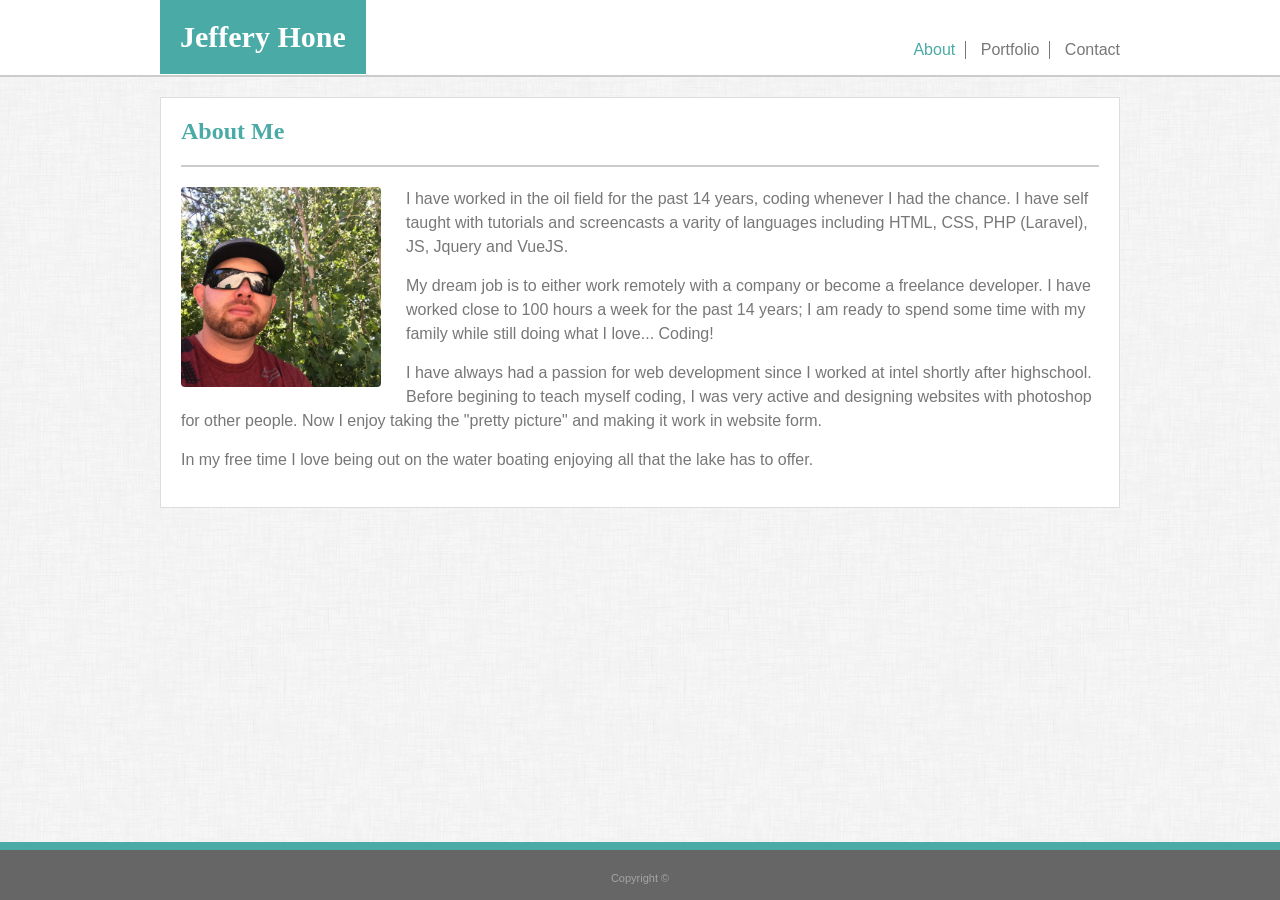
==== index.html @ 33eaf17f "Initial Files Upload" ====
<!DOCTYPE html>
<html lang="en">
<head>
    <meta charset="UTF-8">
    <meta name="viewport" content="width=device-width, initial-scale=1.0">
    <title>Jeffery Hone - About Me</title>
    
    <link rel="stylesheet" type="text/css" href="assets/css/reset.css">
    <link rel="stylesheet" type="text/css" href="assets/css/style.css">
    <link rel="stylesheet" type="text/css" href="assets/css/about.css">
</head>
<body>
    <header class="clearfix">
        <div class="container">
            <h1>Jeffery Hone</h1>
            <nav>
                <ul>
                    <li><a class="active" href="index.html">About</a></li>

                    <li><a href="portfolio.html">Portfolio</a></li>

                    <li><a href="contact.html">Contact</a></li>
                </ul>
            </nav>
        </div>
    </header>

    <div class="container">
        <section class="clearfix" id="main-content">
            <h2>About Me</h2>
            <hr />
            <div id="about">
                <img src="assets/images/terik.jpg" alt="Picture of Jeffery Hone" />
                <p>
                    I have worked in the oil field for the past 14 years, coding whenever I had the chance.
                    I have self taught with tutorials and screencasts a varity of languages including HTML, CSS,
                    PHP (Laravel), JS, Jquery and VueJS.
                </p>
                <p>
                    My dream job is to either work remotely with a company or become a freelance developer. I have worked
                    close to 100 hours a week for the past 14 years; I am ready to spend some time with my family while still
                    doing what I love... Coding!
                </p>
                <p>
                    I have always had a passion for web development since I worked at intel shortly after highschool.
                    Before begining to teach myself coding, I was very active and designing websites with photoshop for other
                    people. Now I enjoy taking the "pretty picture" and making it work in website form.
                </p>
                <p>
                    In my free time I love being out on the water boating enjoying all that the lake has to offer.
                </p>

            </div>
        </section>
    </div>

    <footer>
        <p>Copyright &copy;</p>
    </footer>
</body>
</html>
---- assets/css/style.css ----
body{
    margin:0;
    padding:0;
    color: #777777;
    font-family: 'Arial', 'Helvetica Neue', 'sans-serif';
    background: url("../images/dust_scratches.png") repeat;
}

h1, h2, h3, h4, h5, h6 {
    color: #4aaaa5;
    font-family: 'Georgia', 'Times', 'Times New Roman', 'serif';
}
h1 {
    font-size:30px;
}

h2 {
    font-size: 24px;
}

textarea {
    resize: vertical;
}

.no-color{
    color: #777777;
}

.center{
    text-align: center;
}

a, a:visited{
    position: relative;
    color: #777777;
    text-decoration: none;
}

a:hover, a.active{
    color: #4aaaa5;
}

.container{
    width: 960px;
    margin: 0 auto;
}

.clearfix::after {
    content: "";
    clear:both;
    display: block;
}

hr {
    border: 1px solid #cccccc;
    margin: 0 0 20px 0;
}

/** START -- HEADER **/
header {
    margin-top:0;
    background-color:#ffffff;
    border-bottom: 2px solid #cccccc;
    width:100%;
    position: relative;
}

header h1 {
    margin:0;
    padding:20px;
    background-color: #4aaaa5;
    color:#ffffff;
    float: left;
}

header nav {
    float:right;
    margin-top:25px;
}

header nav ul li{
    position: relative;
    display: inline-block;
    padding:0 10px;
    border-right: 1px solid #777777;
}
header nav ul li:last-child {
    border: none;
    padding-right: 0;
}

header a:before{
    content: "";
    position: absolute;
    width: 100%;
    height: 2px;
    bottom: -2px;
    left: 0;
    background-color: #4aaaa5;
    visibility: hidden;
    -webkit-transform: scaleX(0);
    transform: scaleX(0);
    -webkit-transition: all 0.2s ease-in-out 0s;
    transition: all 0.2s ease-in-out 0s;
}

header a:hover:before {
    visibility: visible;
    -webkit-transform: scaleX(1);
    transform: scaleX(1);
}
/** END -- HEADER **/

/** START -- MAIN CONTENT **/
#main-content{
    background-color: #ffffff;
    border: 1px solid #dddddd;
    width:918px;
    margin-top: 20px;
    padding:20px;
}

#main-content h2{
    margin: 0 0 20px 0;
}
/** END -- MAIN CONTENT **/



/** START -- FOOTER **/
footer {
    background-color: #666666;
    height: 50px;
    position: fixed;
    left:0;
    bottom: 0;
    width: 100%;
    text-align: center;
    border-top: 8px solid #4aaaa5;
}

footer p {
    position: absolute;
    bottom:5px;
    left:0;
    right: 0;
    color: #a5a5a5;
    font-size: 11px;
}
/** END -- FOOTER **/
---- assets/css/about.css ----
/** START -- ABOUT PAGE **/
#about img {
    width:200px;
    float:left;
    margin: 0 25px 0 0;
    border-radius: 4px 4px 4px 4px;
    -moz-border-radius: 4px 4px 4px 4px;
    -webkit-border-radius: 4px 4px 4px 4px;
    border: 0px solid #000000;
}

#about p{
    margin:0 0 15px 0;
    line-height: 24px;
}
/** END -- ABOUT PAGE **/
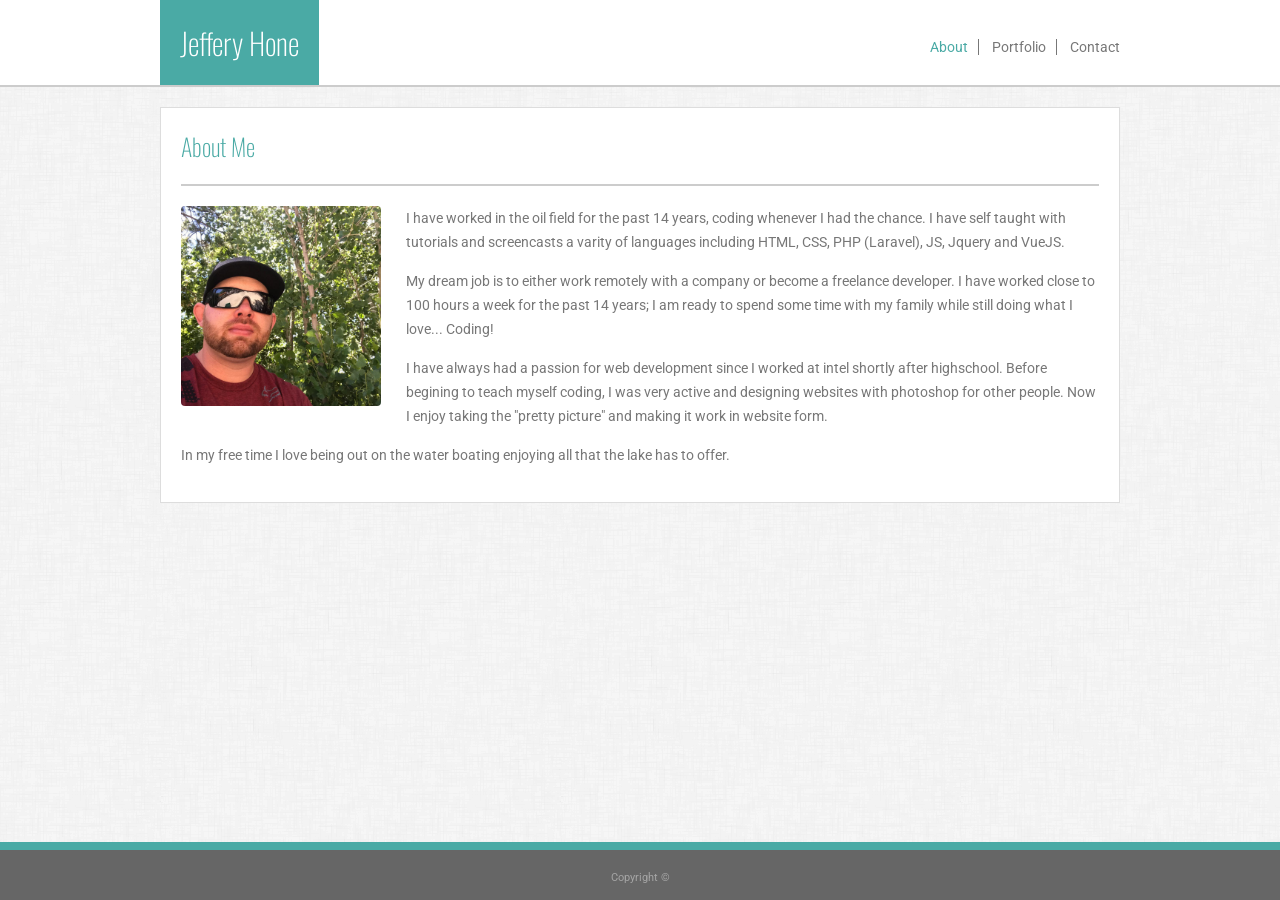
==== commit 2585500b: "removed formthanks.html and added google fonts to the pages" ====
--- a/index.html
+++ b/index.html
@@ -8,6 +8,9 @@
     <link rel="stylesheet" type="text/css" href="assets/css/reset.css">
     <link rel="stylesheet" type="text/css" href="assets/css/style.css">
     <link rel="stylesheet" type="text/css" href="assets/css/about.css">
+
+        <!-- Google Fonts -->
+        <link href="https://fonts.googleapis.com/css?family=Oswald:300|Roboto&display=swap" rel="stylesheet">
 </head>
 <body>
     <header class="clearfix">
@@ -16,9 +19,7 @@
             <nav>
                 <ul>
                     <li><a class="active" href="index.html">About</a></li>
-
                     <li><a href="portfolio.html">Portfolio</a></li>
-
                     <li><a href="contact.html">Contact</a></li>
                 </ul>
             </nav>
--- a/assets/css/style.css
+++ b/assets/css/style.css
@@ -2,13 +2,15 @@
     margin:0;
     padding:0;
     color: #777777;
-    font-family: 'Arial', 'Helvetica Neue', 'sans-serif';
+    font-family: 'Roboto';
+    font-size: 14px;
     background: url("../images/dust_scratches.png") repeat;
 }
 
 h1, h2, h3, h4, h5, h6 {
     color: #4aaaa5;
-    font-family: 'Georgia', 'Times', 'Times New Roman', 'serif';
+    font-family: 'Oswald';
+    font-weight: 200;
 }
 h1 {
     font-size:30px;
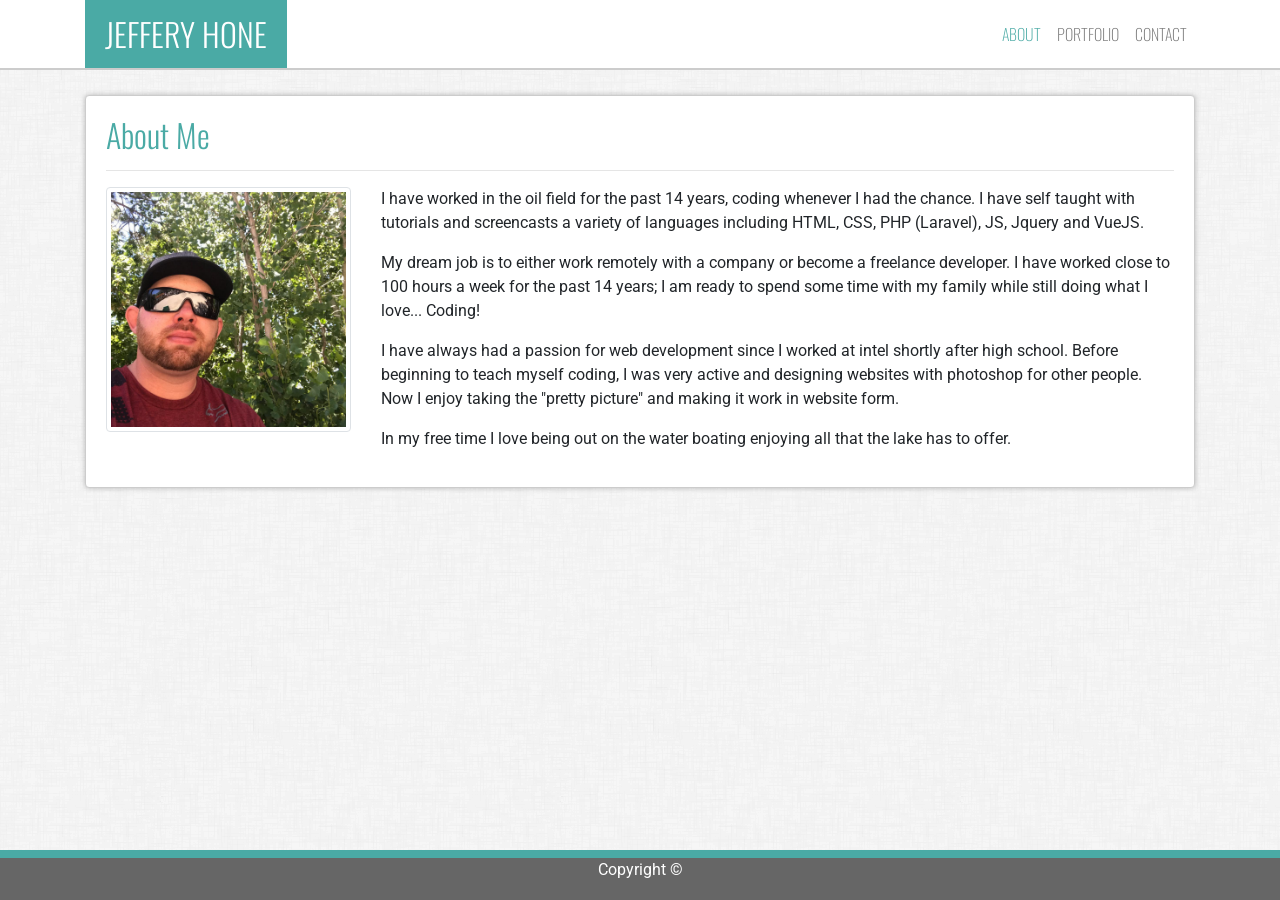
==== commit 091a2fd3: "Changed website over to bootstrap" ====
--- a/index.html
+++ b/index.html
@@ -3,60 +3,113 @@
 <head>
     <meta charset="UTF-8">
     <meta name="viewport" content="width=device-width, initial-scale=1.0">
-    <title>Jeffery Hone - About Me</title>
-    
-    <link rel="stylesheet" type="text/css" href="assets/css/reset.css">
-    <link rel="stylesheet" type="text/css" href="assets/css/style.css">
-    <link rel="stylesheet" type="text/css" href="assets/css/about.css">
 
-        <!-- Google Fonts -->
-        <link href="https://fonts.googleapis.com/css?family=Oswald:300|Roboto&display=swap" rel="stylesheet">
+    <!--  Google Fonts  -->
+    <link href="https://fonts.googleapis.com/css?family=Oswald:300,400|Roboto:300&display=swap" rel="stylesheet">
+
+    <!--  Bootstrap Style Sheet -->
+    <link rel="stylesheet" href="https://stackpath.bootstrapcdn.com/bootstrap/4.4.1/css/bootstrap.min.css"
+          integrity="sha384-Vkoo8x4CGsO3+Hhxv8T/Q5PaXtkKtu6ug5TOeNV6gBiFeWPGFN9MuhOf23Q9Ifjh" crossorigin="anonymous">
+
+    <!--  Main Style  -->
+    <link rel="stylesheet" href="assets/css/style.css">
+
+    <!--  Page Level Styles  -->
+    <link rel="stylesheet" href="assets/css/pages/about.css">
+
+    <title>Jeffery Hones Portfolio</title>
 </head>
 <body>
-    <header class="clearfix">
-        <div class="container">
-            <h1>Jeffery Hone</h1>
-            <nav>
-                <ul>
-                    <li><a class="active" href="index.html">About</a></li>
-                    <li><a href="portfolio.html">Portfolio</a></li>
-                    <li><a href="contact.html">Contact</a></li>
+<header>
+    <div class="container">
+        <nav class="navbar navbar-expand-lg navbar-light bg-white ">
+            <span class="navbar-brand mb-0 h1">Jeffery Hone</span>
+
+            <button class="navbar-toggler" type="button" data-toggle="collapse" data-target="#navbarNav"
+                    aria-expanded="false" aria-label="Toggle navigation">
+                <span class="navbar-toggler-icon"></span>
+            </button>
+
+            <div class="collapse navbar-collapse justify-content-end" id="navbarNav">
+                <ul class="navbar-nav ">
+                    <li class="nav-item active"><a href="index.html" class="nav-link">About</a></li>
+                    <li class="nav-item"><a href="portfolio.html" class="nav-link">Portfolio</a></li>
+                    <li class="nav-item"><a href="contact.html" class="nav-link">Contact</a></li>
                 </ul>
-            </nav>
+            </div>
+        </nav>
+    </div>
+</header>
+
+
+<section id="content">
+    <div class="container">
+        <div class="row">
+            <div class="col-12">
+                <div class="box">
+                    <div class="row">
+                        <div class="col-12">
+                            <h2>About Me</h2>
+                            <hr/>
+                        </div>
+                    </div>
+
+                    <div class="row">
+                        <div class="col-12 col-md-3">
+                            <img class="img-thumbnail img-fluid about"
+                                 src="assets/images/terik.jpg"
+                                 alt="Photo of Terik Hone">
+                        </div>
+
+                        <div class="col-12 col-md-9">
+                            <p>I have worked in the oil field for the past 14 years, coding whenever I had the chance.
+                                I have self taught with tutorials and screencasts a variety of languages including HTML,
+                                CSS, PHP (Laravel), JS, Jquery and VueJS.
+                            </p>
+                            <p>
+                                My dream job is to either work remotely with a company or become a freelance developer.
+                                I have worked close to 100 hours a week for the past 14 years; I am ready to spend some
+                                time with my family while still doing what I love... Coding!
+                            </p>
+                            <p>
+                                I have always had a passion for web development since I worked at intel shortly after
+                                high school. Before beginning to teach myself coding, I was very active and designing
+                                websites with photoshop for other people. Now I enjoy taking the "pretty picture"
+                                and making it work in website form.
+                            </p>
+                            <p>
+                                In my free time I love being out on the water boating enjoying all that the lake has to
+                                offer.
+                            </p>
+                        </div>
+                    </div>
+                </div>
+            </div>
         </div>
-    </header>
-
-    <div class="container">
-        <section class="clearfix" id="main-content">
-            <h2>About Me</h2>
-            <hr />
-            <div id="about">
-                <img src="assets/images/terik.jpg" alt="Picture of Jeffery Hone" />
-                <p>
-                    I have worked in the oil field for the past 14 years, coding whenever I had the chance.
-                    I have self taught with tutorials and screencasts a varity of languages including HTML, CSS,
-                    PHP (Laravel), JS, Jquery and VueJS.
-                </p>
-                <p>
-                    My dream job is to either work remotely with a company or become a freelance developer. I have worked
-                    close to 100 hours a week for the past 14 years; I am ready to spend some time with my family while still
-                    doing what I love... Coding!
-                </p>
-                <p>
-                    I have always had a passion for web development since I worked at intel shortly after highschool.
-                    Before begining to teach myself coding, I was very active and designing websites with photoshop for other
-                    people. Now I enjoy taking the "pretty picture" and making it work in website form.
-                </p>
-                <p>
-                    In my free time I love being out on the water boating enjoying all that the lake has to offer.
-                </p>
-
-            </div>
-        </section>
     </div>
 
-    <footer>
-        <p>Copyright &copy;</p>
-    </footer>
+
+</section>
+
+<footer class="fixed-bottom">
+    <div class="container">
+        <div class="row d-flex justify-content-center align-items-center">
+            <div class="col-xs-12 ">
+                Copyright &copy;
+            </div>
+        </div>
+    </div>
+</footer>
+
+<!--  JS files For bootstrap  -->
+<script src="https://code.jquery.com/jquery-3.4.1.slim.min.js"
+        integrity="sha384-J6qa4849blE2+poT4WnyKhv5vZF5SrPo0iEjwBvKU7imGFAV0wwj1yYfoRSJoZ+n"
+        crossorigin="anonymous"></script>
+<script src="https://cdn.jsdelivr.net/npm/popper.js@1.16.0/dist/umd/popper.min.js"
+        integrity="sha384-Q6E9RHvbIyZFJoft+2mJbHaEWldlvI9IOYy5n3zV9zzTtmI3UksdQRVvoxMfooAo"
+        crossorigin="anonymous"></script>
+<script src="https://stackpath.bootstrapcdn.com/bootstrap/4.4.1/js/bootstrap.min.js"
+        integrity="sha384-wfSDF2E50Y2D1uUdj0O3uMBJnjuUD4Ih7YwaYd1iqfktj0Uod8GCExl3Og8ifwB6"
+        crossorigin="anonymous"></script>
 </body>
 </html>
--- a/assets/css/style.css
+++ b/assets/css/style.css
@@ -1,158 +1,45 @@
+@import "header.css";
+
+@import "footer.css";
+
 body{
-    margin:0;
-    padding:0;
-    color: #777777;
-    font-family: 'Roboto';
-    font-size: 14px;
+    font-family: Roboto, sans-serif;
     background: url("../images/dust_scratches.png") repeat;
 }
 
-h1, h2, h3, h4, h5, h6 {
-    color: #4aaaa5;
-    font-family: 'Oswald';
-    font-weight: 200;
+h1, h2, h3, h4, h5, h6,
+.h1, .h2, .h3, .h4, .h5, .h6{
+    font-family: Oswald, sans-serif;
+    font-weight: 300;
+    color:#4aaaa5;
 }
-h1 {
-    font-size:30px;
+.h1{
+    font-size:32px;
 }
-
-h2 {
-    font-size: 24px;
-}
-
-textarea {
-    resize: vertical;
-}
-
-.no-color{
-    color: #777777;
-}
-
-.center{
-    text-align: center;
-}
-
-a, a:visited{
-    position: relative;
-    color: #777777;
-    text-decoration: none;
-}
-
-a:hover, a.active{
-    color: #4aaaa5;
-}
-
-.container{
-    width: 960px;
-    margin: 0 auto;
-}
-
-.clearfix::after {
-    content: "";
-    clear:both;
-    display: block;
-}
-
-hr {
-    border: 1px solid #cccccc;
-    margin: 0 0 20px 0;
-}
-
-/** START -- HEADER **/
-header {
-    margin-top:0;
-    background-color:#ffffff;
-    border-bottom: 2px solid #cccccc;
-    width:100%;
-    position: relative;
-}
-
-header h1 {
-    margin:0;
-    padding:20px;
-    background-color: #4aaaa5;
-    color:#ffffff;
-    float: left;
-}
-
-header nav {
-    float:right;
-    margin-top:25px;
-}
-
-header nav ul li{
-    position: relative;
-    display: inline-block;
-    padding:0 10px;
-    border-right: 1px solid #777777;
-}
-header nav ul li:last-child {
-    border: none;
-    padding-right: 0;
-}
-
-header a:before{
-    content: "";
-    position: absolute;
-    width: 100%;
-    height: 2px;
-    bottom: -2px;
-    left: 0;
-    background-color: #4aaaa5;
-    visibility: hidden;
-    -webkit-transform: scaleX(0);
-    transform: scaleX(0);
-    -webkit-transition: all 0.2s ease-in-out 0s;
-    transition: all 0.2s ease-in-out 0s;
-}
-
-header a:hover:before {
-    visibility: visible;
-    -webkit-transform: scaleX(1);
-    transform: scaleX(1);
-}
-/** END -- HEADER **/
-
-/** START -- MAIN CONTENT **/
-#main-content{
-    background-color: #ffffff;
-    border: 1px solid #dddddd;
-    width:918px;
-    margin-top: 20px;
-    padding:20px;
-}
-
-#main-content h2{
-    margin: 0 0 20px 0;
-}
-/** END -- MAIN CONTENT **/
 
 
 
-/** START -- FOOTER **/
-footer {
-    background-color: #666666;
-    height: 50px;
-    position: fixed;
-    left:0;
-    bottom: 0;
-    width: 100%;
-    text-align: center;
-    border-top: 8px solid #4aaaa5;
+#content {
+    padding:25px 0 75px 0;
 }
 
-footer p {
-    position: absolute;
-    bottom:5px;
-    left:0;
-    right: 0;
-    color: #a5a5a5;
-    font-size: 11px;
+.box {
+    padding: 20px;
+    background-color: #ffffff;
+    border-radius: 4px 4px 4px 4px;
+    -moz-border-radius: 4px 4px 4px 4px;
+    -webkit-border-radius: 4px 4px 4px 4px;
+    border: 1px solid #cccccc;
+    -webkit-box-shadow: 0px 0px 5px 0px rgba(119,119,119,0.5);
+    -moz-box-shadow: 0px 0px 5px 0px rgba(119,119,119,0.5);
+    box-shadow: 0px 0px 5px 0px rgba(119,119,119,0.5);
+
 }
-/** END -- FOOTER **/
 
 
 
 
 
 
+
+
--- a/assets/css/pages/about.css
+++ b/assets/css/pages/about.css
@@ -0,0 +1,3 @@
+img.about{
+
+}
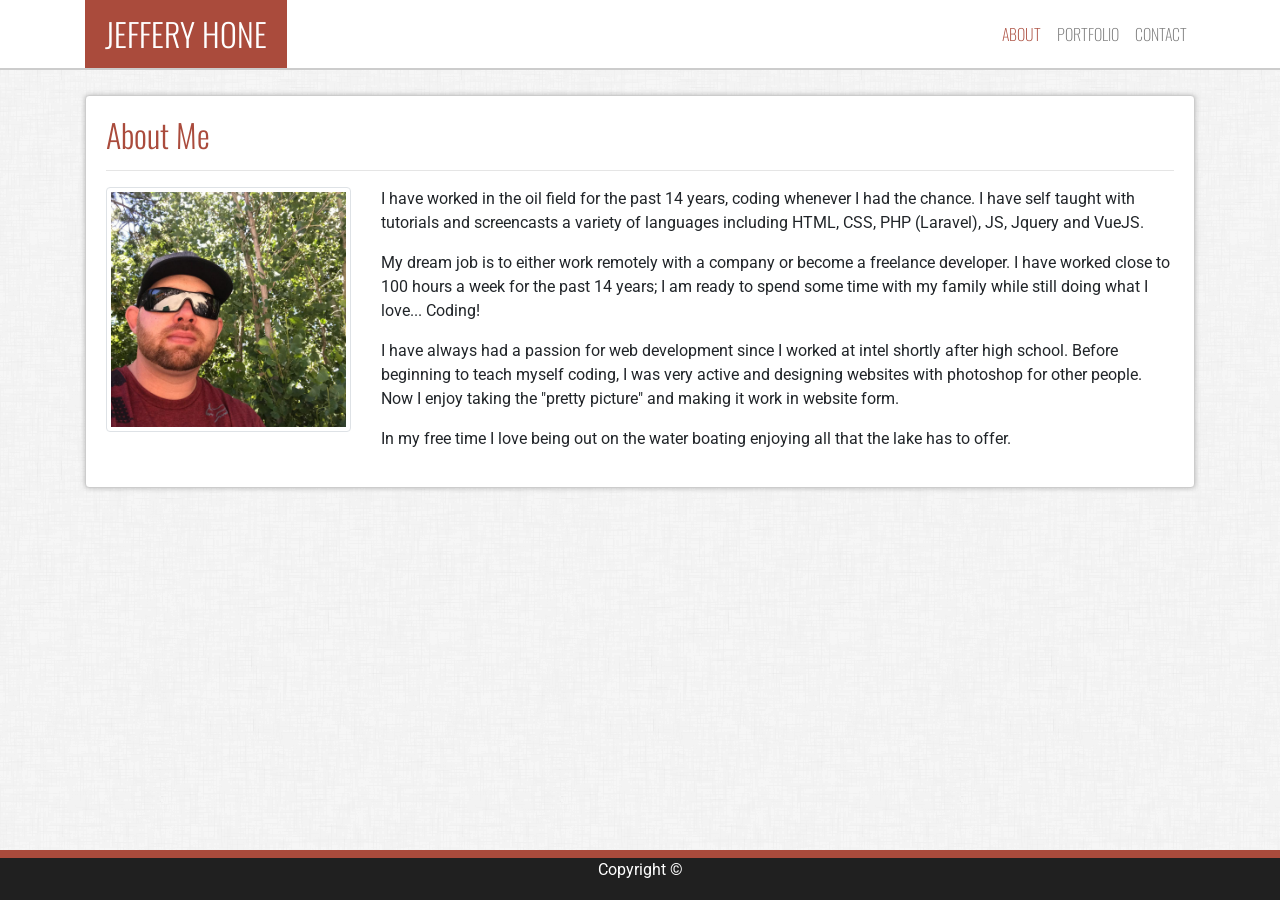
==== commit 54f9399e: "added link to the logo to go to the index.html" ====
--- a/index.html
+++ b/index.html
@@ -23,7 +23,9 @@
 <header>
     <div class="container">
         <nav class="navbar navbar-expand-lg navbar-light bg-white ">
-            <span class="navbar-brand mb-0 h1">Jeffery Hone</span>
+            <a href="index.html">
+                <span class="navbar-brand mb-0 h1">Jeffery Hone</span>
+            </a>
 
             <button class="navbar-toggler" type="button" data-toggle="collapse" data-target="#navbarNav"
                     aria-expanded="false" aria-label="Toggle navigation">
--- a/assets/css/style.css
+++ b/assets/css/style.css
@@ -11,7 +11,7 @@
 .h1, .h2, .h3, .h4, .h5, .h6{
     font-family: Oswald, sans-serif;
     font-weight: 300;
-    color:#4aaaa5;
+    color: #aa4b3c;
 }
 .h1{
     font-size:32px;
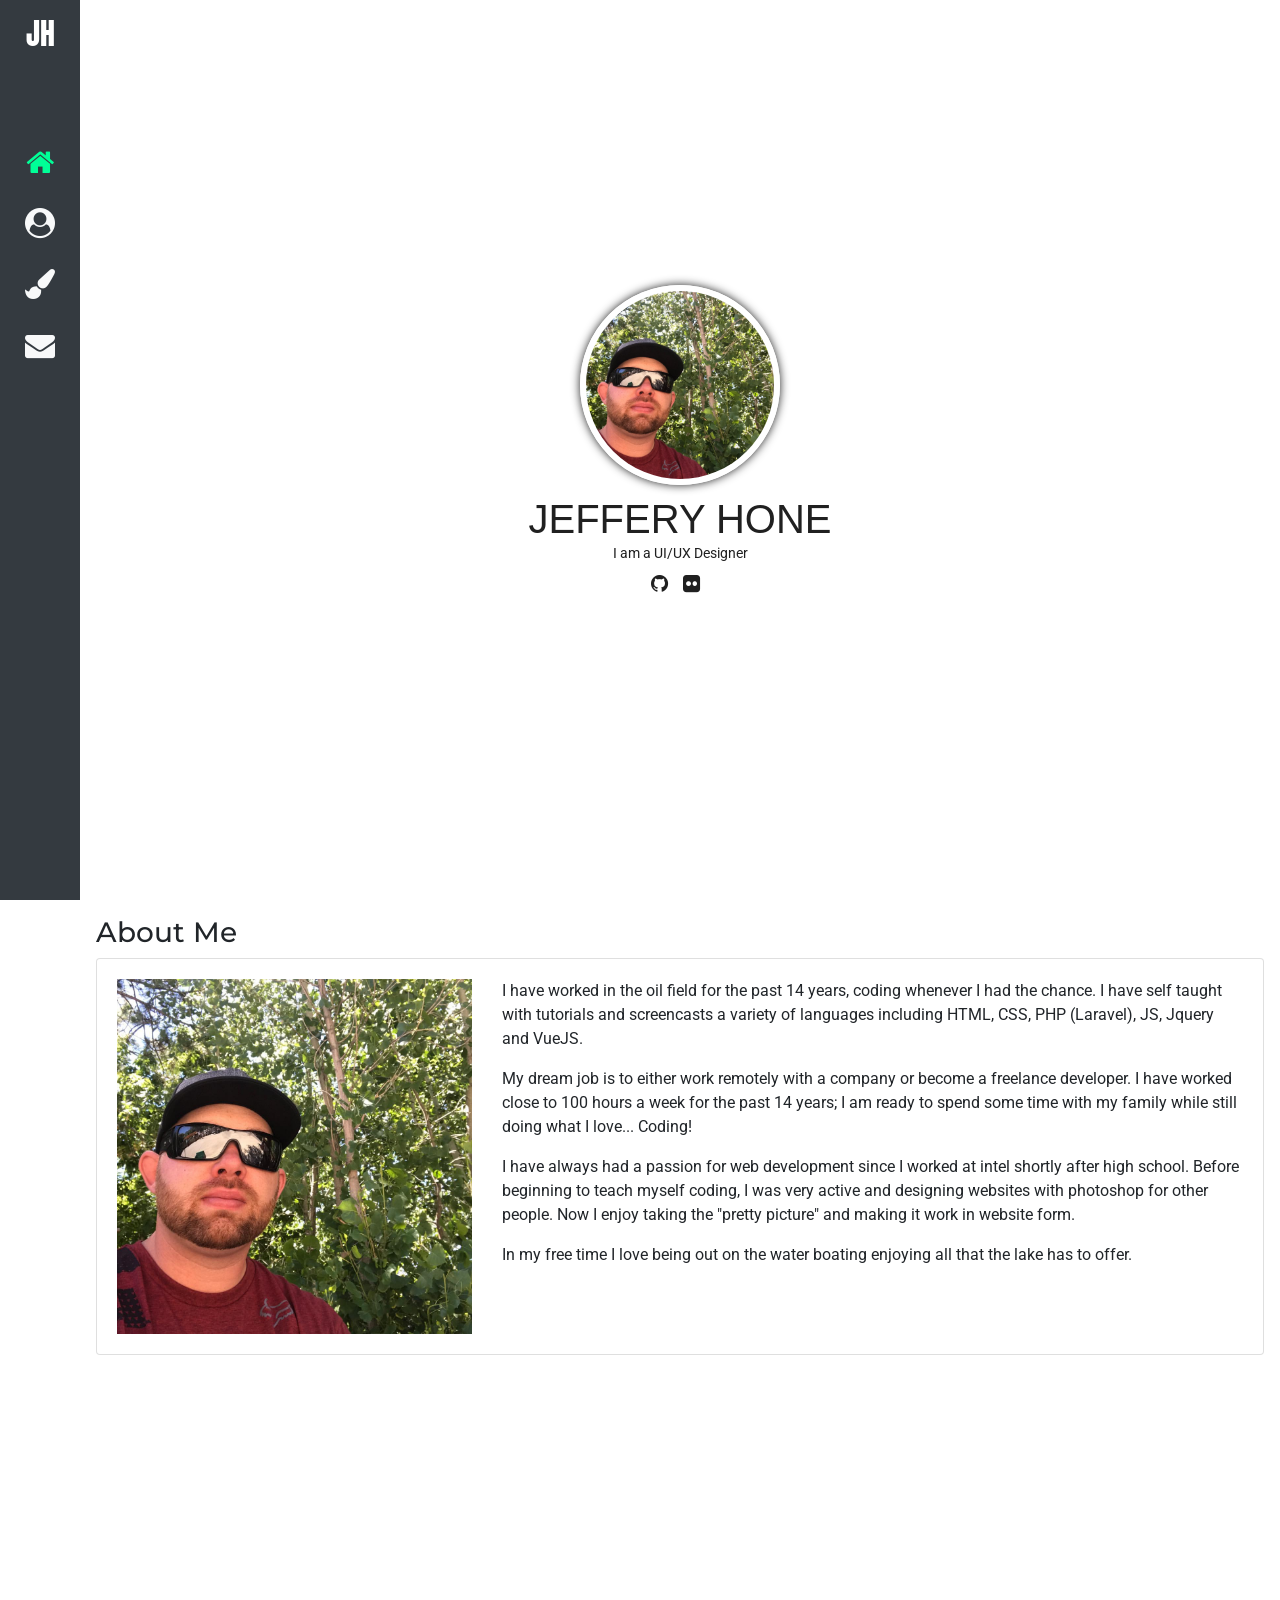
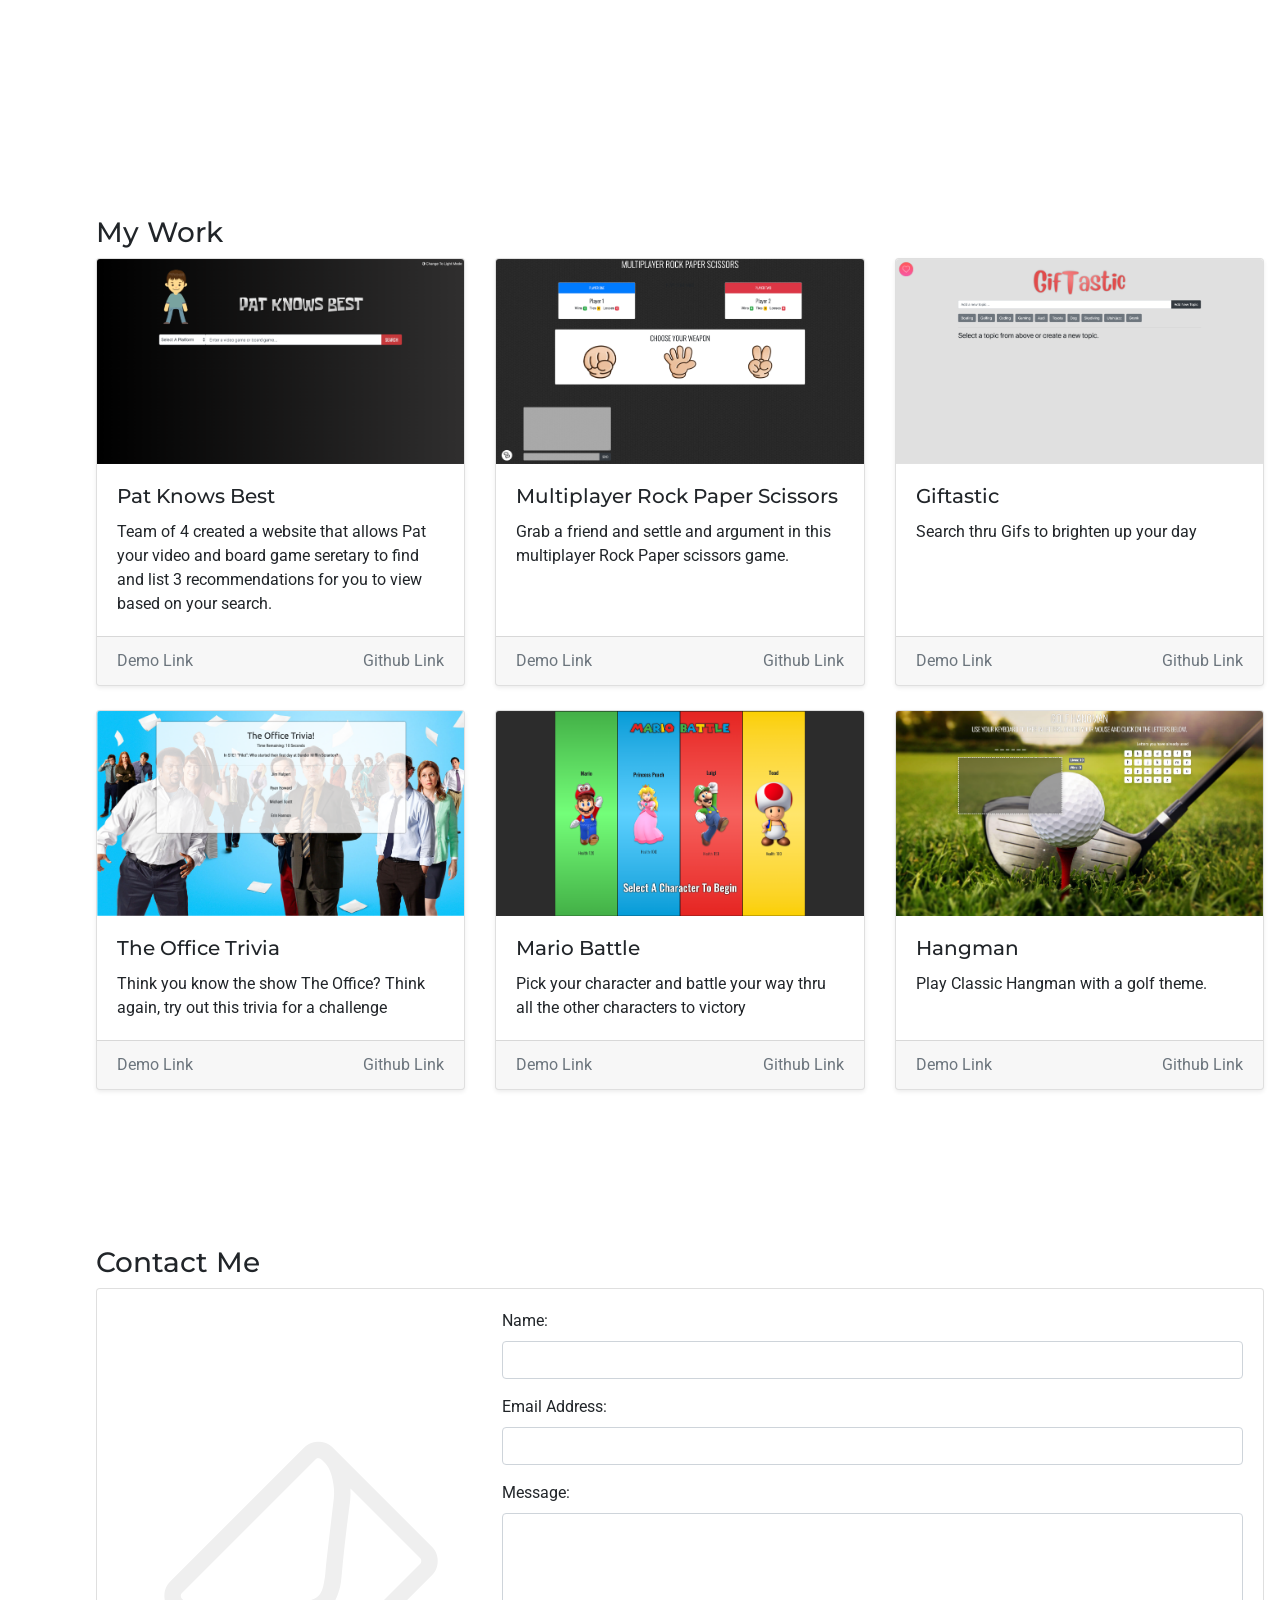
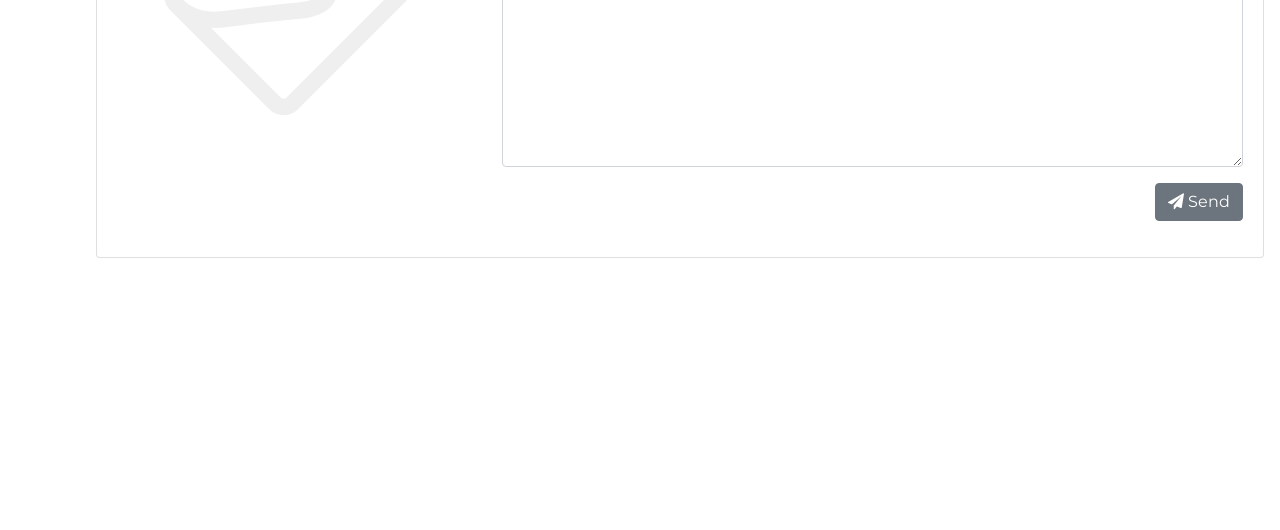
==== commit 736d2928: "updated with new portfolio" ====
--- a/index.html
+++ b/index.html
@@ -1,117 +1,171 @@
 <!DOCTYPE html>
 <html lang="en">
 <head>
-    <meta charset="UTF-8">
-    <meta name="viewport" content="width=device-width, initial-scale=1.0">
+  <meta charset="UTF-8">
+  <meta name="viewport" content="width=device-width, initial-scale=1.0">
+  <title>Jeffery Hones Portfolio</title>
 
-    <!--  Google Fonts  -->
-    <link href="https://fonts.googleapis.com/css?family=Oswald:300,400|Roboto:300&display=swap" rel="stylesheet">
+  <!-- Google Fonts -->
+  <link href="https://fonts.googleapis.com/css?family=Montserrat:100,100i,200,200i,300,300i,400,400i,500,500i,600,600i,700,700i,800,800i,900,900i|Anton|Roboto:100,100i,300,300i,400,400i,500,500i,700,700i,900,900i&display=swap" rel="stylesheet">
+  <!-- Bootstrap -->
+  <link rel="stylesheet" href="assets/css/custom-bootstrap.css">
+  <link rel="stylesheet" href="https://stackpath.bootstrapcdn.com/font-awesome/4.7.0/css/font-awesome.min.css">
+  <!-- Main Stylesheet -->
+  <link rel="stylesheet" href="assets/css/style.css">
+  <link rel="stylesheet" href="assets/css/contact.css">
 
-    <!--  Bootstrap Style Sheet -->
-    <link rel="stylesheet" href="https://stackpath.bootstrapcdn.com/bootstrap/4.4.1/css/bootstrap.min.css"
-          integrity="sha384-Vkoo8x4CGsO3+Hhxv8T/Q5PaXtkKtu6ug5TOeNV6gBiFeWPGFN9MuhOf23Q9Ifjh" crossorigin="anonymous">
-
-    <!--  Main Style  -->
-    <link rel="stylesheet" href="assets/css/style.css">
-
-    <!--  Page Level Styles  -->
-    <link rel="stylesheet" href="assets/css/pages/about.css">
-
-    <title>Jeffery Hones Portfolio</title>
 </head>
 <body>
-<header>
-    <div class="container">
-        <nav class="navbar navbar-expand-lg navbar-light bg-white ">
-            <a href="index.html">
-                <span class="navbar-brand mb-0 h1">Jeffery Hone</span>
-            </a>
 
-            <button class="navbar-toggler" type="button" data-toggle="collapse" data-target="#navbarNav"
-                    aria-expanded="false" aria-label="Toggle navigation">
-                <span class="navbar-toggler-icon"></span>
-            </button>
+  <div class="container-fluid px-0 h-100">
+    <div class="row min-vh-100 collapse show no-gutters d-flex h-100 position-relative">
 
-            <div class="collapse navbar-collapse justify-content-end" id="navbarNav">
-                <ul class="navbar-nav ">
-                    <li class="nav-item active"><a href="index.html" class="nav-link">About</a></li>
-                    <li class="nav-item"><a href="portfolio.html" class="nav-link">Portfolio</a></li>
-                    <li class="nav-item"><a href="contact.html" class="nav-link">Contact</a></li>
-                </ul>
+      <div class="col-2 p-0 h-100 text-white w-sidebar navbar-collapse collapse d-none d-md-flex sidebar">
+        <!-- fixed sidebar -->
+        <div class="navbar-dark bg-dark text-center position-fixed h-100 w-sidebar">
+          <h6 class="px-3 pt-3 logo">JH</h6>
+          <ul class="nav flex-column flex-nowrap text-truncate">
+            <li class="nav-item">
+              <a class="nav-link active" href="#home" data-id="home" data-toggle="popover" data-placement="right" data-content="Home"><i class="fa fa-home"></i> </a>
+            </li>
+            <li class="nav-item">
+              <a class="nav-link" href="#about" data-id="about" data-toggle="popover" data-placement="right" data-content="About Me"><i class="fa fa-user-circle"></i></a>
+            </li>
+            <li class="nav-item">
+              <a class="nav-link" href="#works" data-id="works" data-toggle="popover" data-placement="right" data-content="My Work"><i class="fa fa-paint-brush"></i></a>
+            </li>
+            <li class="nav-item">
+              <a class="nav-link" href="#contact" data-id="contact" data-toggle="popover" data-placement="right" data-content="Contact Me"><i class="fa fa-envelope"></i></a>
+            </li>
+          </ul>
+        </div>
+      </div>
+
+      <div class="col min-vh-100">
+
+        <!--HOME PAGE-->
+        <div id="home" class="p-3 page min-vh-100 d-flex">
+          <div class="col d-flex justify-content-center align-items-center">
+            <div class="text-center" id="intro">
+              <img alt="Terik Hone" class="img-fluid" src="assets/images/terik.jpg">
+              <h1 class="name">Jeffery Hone</h1>
+              <p>I am a <span id="i-am-role">Full-Stack Developer</span></p>
+              <ul class="social">
+                <li><a href="#"><i class="fa fa-github"></i></a></li>
+                <li><a href="#"><i class="fa fa-flickr"></i></a></li>
+              </ul>
             </div>
-        </nav>
-    </div>
-</header>
+          </div>
+        </div>
+
+        <!-- ABOUT ME PAGE -->
+        <div id="about" class="p-3 page min-vh-100">
+          <h3>About Me</h3>
+          <div class="card">
+            <div class="card-body">
+              <div class="row">
+                <div class="col-4">
+                  <img class="img-fluid" src="assets/images/terik.jpg" alt="">
+                </div>
+
+                <div class="col">
+                  <p>I have worked in the oil field for the past 14 years, coding whenever I had the chance. I have self taught with tutorials and screencasts a variety of
+                    languages including HTML, CSS, PHP (Laravel), JS, Jquery and VueJS.</p>
+
+                  <p>My dream job is to either work remotely with a company or become a freelance developer. I have worked close to 100 hours a week for the past 14 years;
+                    I am ready to spend some time with my family while still doing what I love... Coding!</p>
+
+                  <p>I have always had a passion for web development since I worked at intel shortly after high school. Before beginning to teach myself coding, I was very
+                    active and designing websites with photoshop for other people. Now I enjoy taking the "pretty picture" and making it work in website form.</p>
+
+                  <p>In my free time I love being out on the water boating enjoying all that the lake has to offer.</p>
+                </div>
+              </div>
+            </div>
+          </div>
+        </div>
 
 
-<section id="content">
-    <div class="container">
-        <div class="row">
-            <div class="col-12">
-                <div class="box">
-                    <div class="row">
-                        <div class="col-12">
-                            <h2>About Me</h2>
-                            <hr/>
-                        </div>
+        <!-- MY WORKS PAGE -->
+        <div id="works" class="p-3 page min-vh-100">
+          <h3>My Work</h3>
+          <div id="inner-works" class="row row-cols-1 row-cols-md-2 row-cols-lg-3">
+          </div>
+
+        </div>
+
+        <!--CONTACT ME PAGE-->
+        <div id="contact" class="p-3 page min-vh-100">
+          <h3>Contact Me</h3>
+          <div class="card">
+            <div class="card-body">
+              <div class="row d-flex">
+
+                <div class="d-none d-lg-flex col-lg-4 justify-content-center align-items-center">
+                    <i class="fa fa-envelope-o mail-icon"></i>
+                </div>
+
+
+                <div class="col">
+                  <form>
+                    <div class="form-group">
+                      <label for="name">Name:</label>
+                      <input type="text" id="name" class="form-control">
                     </div>
 
-                    <div class="row">
-                        <div class="col-12 col-md-3">
-                            <img class="img-thumbnail img-fluid about"
-                                 src="assets/images/terik.jpg"
-                                 alt="Photo of Terik Hone">
-                        </div>
+                    <div class="form-group">
+                      <label for="email">Email Address:</label>
+                      <input type="email" id="email" class="form-control">
+                    </div>
 
-                        <div class="col-12 col-md-9">
-                            <p>I have worked in the oil field for the past 14 years, coding whenever I had the chance.
-                                I have self taught with tutorials and screencasts a variety of languages including HTML,
-                                CSS, PHP (Laravel), JS, Jquery and VueJS.
-                            </p>
-                            <p>
-                                My dream job is to either work remotely with a company or become a freelance developer.
-                                I have worked close to 100 hours a week for the past 14 years; I am ready to spend some
-                                time with my family while still doing what I love... Coding!
-                            </p>
-                            <p>
-                                I have always had a passion for web development since I worked at intel shortly after
-                                high school. Before beginning to teach myself coding, I was very active and designing
-                                websites with photoshop for other people. Now I enjoy taking the "pretty picture"
-                                and making it work in website form.
-                            </p>
-                            <p>
-                                In my free time I love being out on the water boating enjoying all that the lake has to
-                                offer.
-                            </p>
-                        </div>
+                    <div class="form-group">
+                      <label for="message">Message:</label>
+                      <textarea id="message" class="form-control" rows="10" ></textarea>
                     </div>
+
+                    <div class="form-group text-right">
+                      <button class="btn btn-secondary"><i class="fa fa-send"></i> Send</button>
+                    </div>
+                  </form>
                 </div>
+              </div>
             </div>
+          </div>
         </div>
+
+      </div>
     </div>
+  </div>
 
+  <div id="nav-footer" class="bg-dark text-white fixed-bottom">
+          <div class="container text-center">
+            <ul class="nav flex-row flex-nowrap text-truncate">
+              <li class="nav-item col">
+                <a class="nav-link active" href="#home" data-id="home" data-toggle="popover" data-placement="top" data-content="Home"><i class="fa fa-home"></i> </a>
+              </li>
+              <li class="nav-item col">
+                <a class="nav-link" href="#about" data-id="about" data-toggle="popover" data-placement="top" data-content="About Me"><i class="fa fa-user-circle"></i></a>
+              </li>
+              <li class="nav-item col">
+                <a class="nav-link" href="#works" data-id="works" data-toggle="popover" data-placement="top" data-content="My Work"><i class="fa fa-paint-brush"></i></a>
+              </li>
+              <li class="nav-item col">
+                <a class="nav-link" href="#contact" data-id="contact" data-toggle="popover" data-placement="top" data-content="Contact Me"><i class="fa fa-envelope"></i></a>
+              </li>
+            </ul>
+          </div>
+        </div>
 
-</section>
+  <!-- Jquery -->
+  <script src="https://code.jquery.com/jquery-3.5.0.min.js" integrity="sha256-xNzN2a4ltkB44Mc/Jz3pT4iU1cmeR0FkXs4pru/JxaQ=" crossorigin="anonymous"></script>
+  <script src="https://cdn.jsdelivr.net/npm/popper.js@1.16.0/dist/umd/popper.min.js" integrity="sha384-Q6E9RHvbIyZFJoft+2mJbHaEWldlvI9IOYy5n3zV9zzTtmI3UksdQRVvoxMfooAo" crossorigin="anonymous"></script>
+  <!-- Bootstrap JS -->
+  <script src="https://stackpath.bootstrapcdn.com/bootstrap/4.4.1/js/bootstrap.min.js" integrity="sha384-wfSDF2E50Y2D1uUdj0O3uMBJnjuUD4Ih7YwaYd1iqfktj0Uod8GCExl3Og8ifwB6" crossorigin="anonymous"></script>
+  <!-- Main App JS -->
+        <script type="text/javascript" src="assets/js/plugins/jquery.waypoints.min.js"></script>
+  <script type="text/javascript" src="assets/js/plugins/smoothscroll.min.js"></script>
+  <script type="text/javascript" src="assets/js/app.js"></script>
+  <script type="text/javascript" src="assets/js/my-work.js"></script>
 
-<footer class="fixed-bottom">
-    <div class="container">
-        <div class="row d-flex justify-content-center align-items-center">
-            <div class="col-xs-12 ">
-                Copyright &copy;
-            </div>
-        </div>
-    </div>
-</footer>
-
-<!--  JS files For bootstrap  -->
-<script src="https://code.jquery.com/jquery-3.4.1.slim.min.js"
-        integrity="sha384-J6qa4849blE2+poT4WnyKhv5vZF5SrPo0iEjwBvKU7imGFAV0wwj1yYfoRSJoZ+n"
-        crossorigin="anonymous"></script>
-<script src="https://cdn.jsdelivr.net/npm/popper.js@1.16.0/dist/umd/popper.min.js"
-        integrity="sha384-Q6E9RHvbIyZFJoft+2mJbHaEWldlvI9IOYy5n3zV9zzTtmI3UksdQRVvoxMfooAo"
-        crossorigin="anonymous"></script>
-<script src="https://stackpath.bootstrapcdn.com/bootstrap/4.4.1/js/bootstrap.min.js"
-        integrity="sha384-wfSDF2E50Y2D1uUdj0O3uMBJnjuUD4Ih7YwaYd1iqfktj0Uod8GCExl3Og8ifwB6"
-        crossorigin="anonymous"></script>
 </body>
 </html>
--- a/assets/css/style.css
+++ b/assets/css/style.css
@@ -1,45 +1,152 @@
-@import "header.css";
-
-@import "footer.css";
-
-body{
-    font-family: Roboto, sans-serif;
-    background: url("../images/dust_scratches.png") repeat;
+h1, h2, h3, h4, h5, h6, .btn {
+  font-family: Montserrat, sans-serif;
 }
 
-h1, h2, h3, h4, h5, h6,
-.h1, .h2, .h3, .h4, .h5, .h6{
-    font-family: Oswald, sans-serif;
-    font-weight: 300;
-    color: #aa4b3c;
+body {
+  height: 100vh;
+  overflow-x: hidden;
+  background-color: #ffffff;
+  font-family: Roboto, sans-serif;
+
+
 }
-.h1{
-    font-size:32px;
+#works {
+  margin-bottom: 100px;
+
 }
 
-
-
-#content {
-    padding:25px 0 75px 0;
+.card a {
+  color: var(--secondary);
 }
 
-.box {
-    padding: 20px;
-    background-color: #ffffff;
-    border-radius: 4px 4px 4px 4px;
-    -moz-border-radius: 4px 4px 4px 4px;
-    -webkit-border-radius: 4px 4px 4px 4px;
-    border: 1px solid #cccccc;
-    -webkit-box-shadow: 0px 0px 5px 0px rgba(119,119,119,0.5);
-    -moz-box-shadow: 0px 0px 5px 0px rgba(119,119,119,0.5);
-    box-shadow: 0px 0px 5px 0px rgba(119,119,119,0.5);
+.w-sidebar {
+  width: 80px;
+  max-width: 80px;
+}
+
+.row.collapse {
+  margin-left: -80px;
+  left: 0;
+  transition: margin-left .3s linear;
+}
+
+.row.collapse.show {
+  margin-left: 0 !important;
+}
+
+.row.collapsing {
+  margin-left: -80px;
+  left: -0.05%;
+  transition: all .15s linear;
+}
+
+#nav-footer {
+  display: none;
+}
+
+@media (max-width:768px) {
+
+  .row.collapse,
+  .row.collapsing {
+    margin-left: 0 !important;
+    left: 0 !important;
+    overflow: visible;
+  }
+
+  .row > .sidebar.collapse {
+    display: flex !important;
+    margin-left: -100% !important;
+    transition: all .25s linear;
+    position: fixed;
+    z-index: 1050;
+    max-width: 0;
+    min-width: 0;
+    flex-basis: auto;
+  }
+
+  .row > .sidebar.collapse.show {
+    margin-left: 0 !important;
+    width: 100%;
+    max-width: 100%;
+    min-width: initial;
+  }
+
+  .row > .sidebar.collapsing {
+    display: flex !important;
+    margin-left: -10% !important;
+    transition: all .2s linear !important;
+    position: fixed;
+    z-index: 1050;
+    min-width: initial;
+  }
+
+  #nav-footer {
+    display: flex;
+  }
+
+}
+
+.nav-link {
+  color: var(--light);
+  font-size: 1.875rem;
+}
+.nav-link:hover {
+  color: #b3b3b3;
+}
+
+.nav-link.active {
+  color: #00FF97;
+}
+
+.logo {
+  font-family: Anton, sans-serif;
+  font-size: 1.875rem;
+  margin-bottom: 80px;
+}
+
+#intro {
 
 }
 
 
 
+#intro img {
+  max-width: 200px;
+  max-height: 200px;
+  border: 6px solid #ffffff;
+  border-radius: 100%;
+  -moz-box-shadow: 0 0 10px 0 #202020;
+  -webkit-box-shadow: 0 0 10px 0 #202020;
+  box-shadow: 0 0 10px 0 #202020;
+ }
 
+#intro h1 {
+  font-size: 2.5rem;
+  margin-top: 10px;
+  margin-bottom: 0;
+  text-transform: uppercase;
+  color: #202020;
+  font-family: Oswald, sans-serif;
 
+}
 
+#intro p {
+  font-size: .875rem;
+  margin-bottom: 5px;
+  color: #202020;
+}
 
+#intro .social {
+  font-size: 1.25rem;
+  padding: 0;
+  list-style: none;
+}
 
+#intro .social li {
+  display: inline;
+  margin-right: 10px;
+}
+
+#intro .social a {
+  color: #202020;
+}
--- a/assets/css/contact.css
+++ b/assets/css/contact.css
@@ -0,0 +1,9 @@
+#contact {
+
+}
+
+#contact .mail-icon {
+  font-size: 14.375rem;
+  transform: rotate(-45deg);
+  color: #efefef;
+}
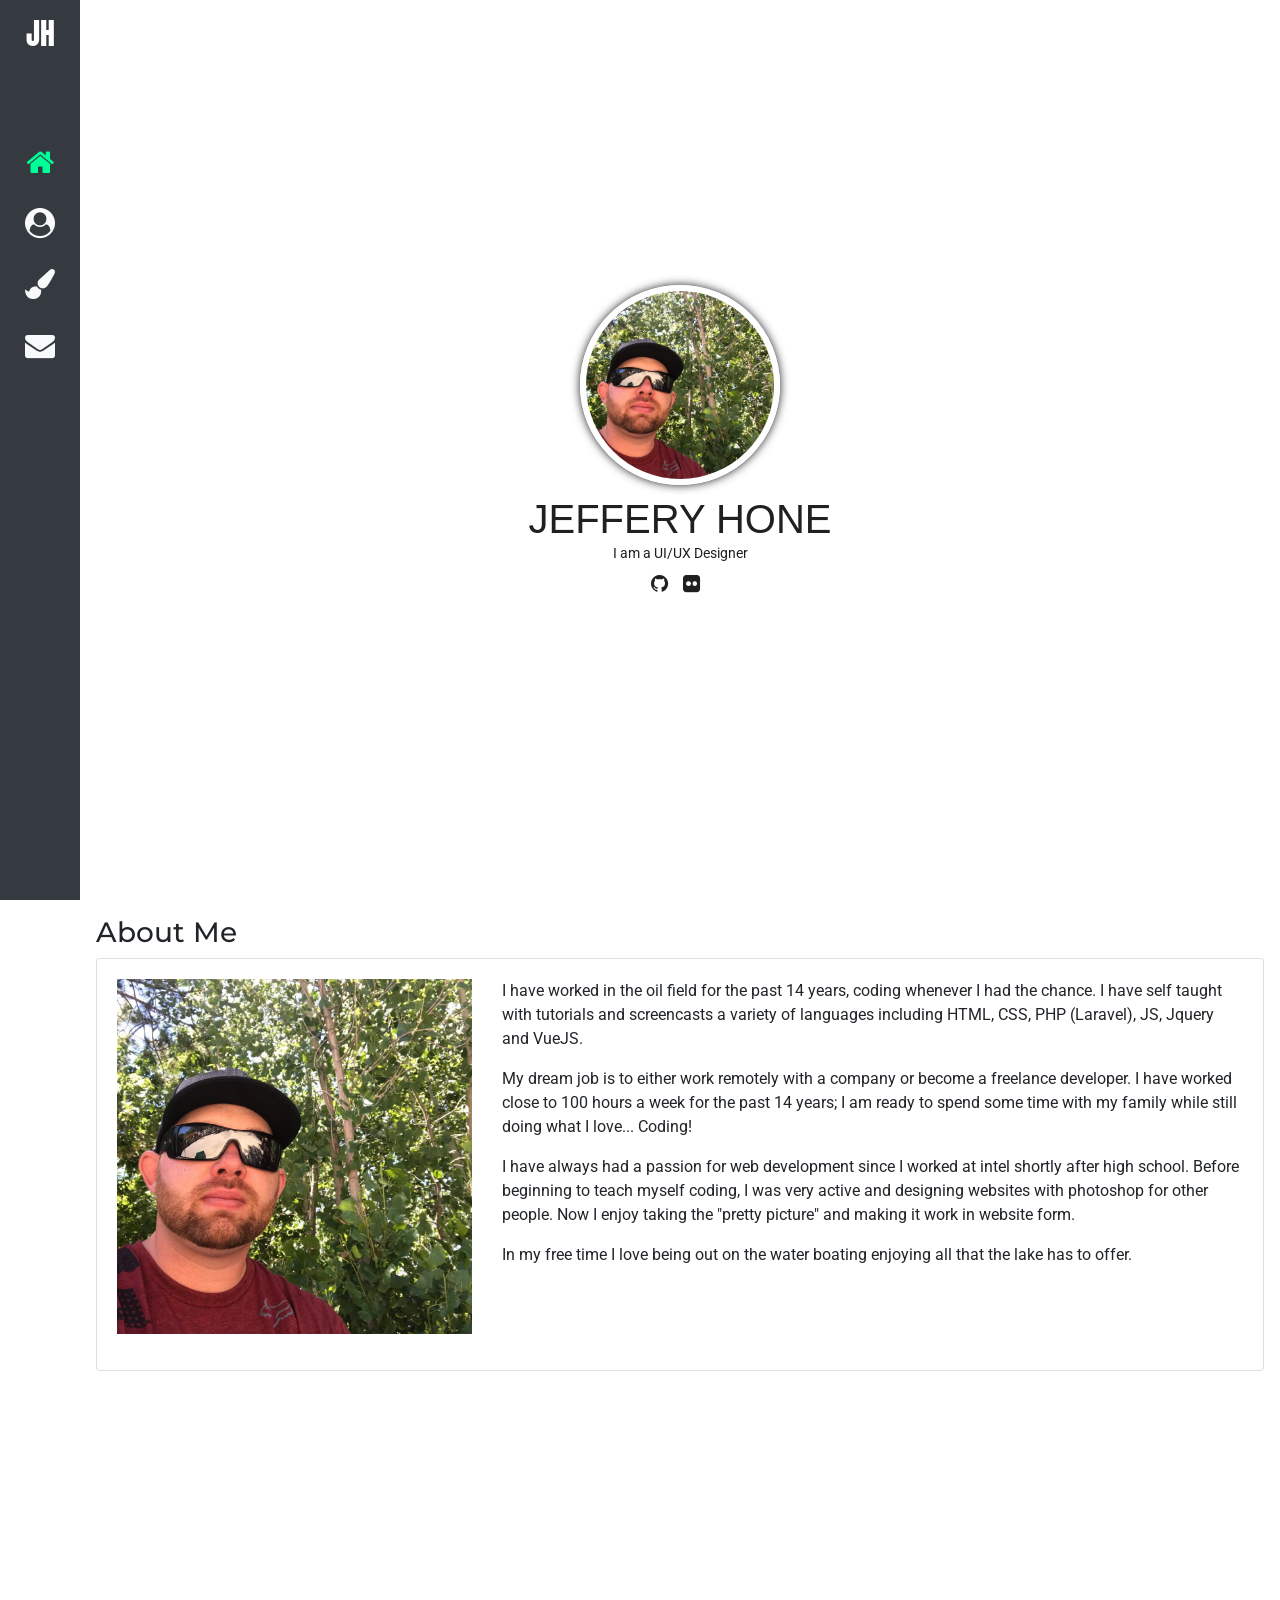
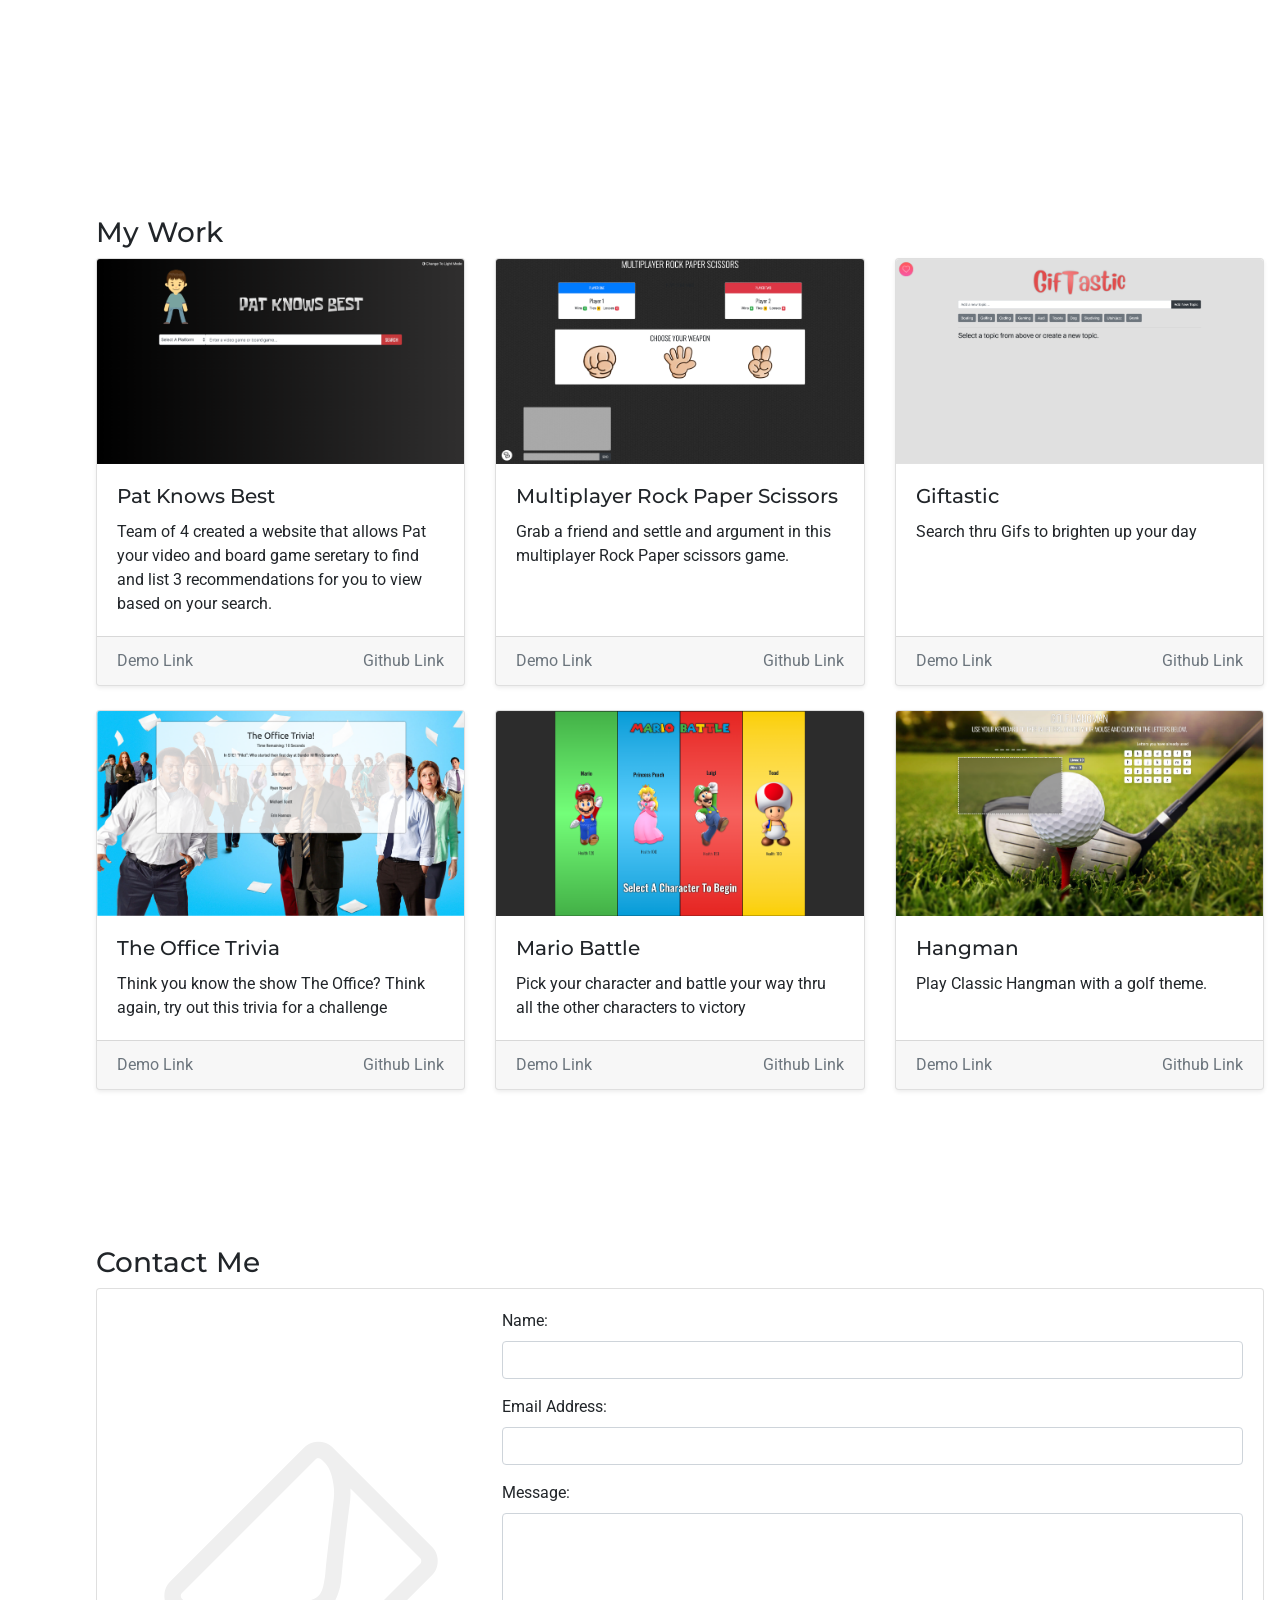
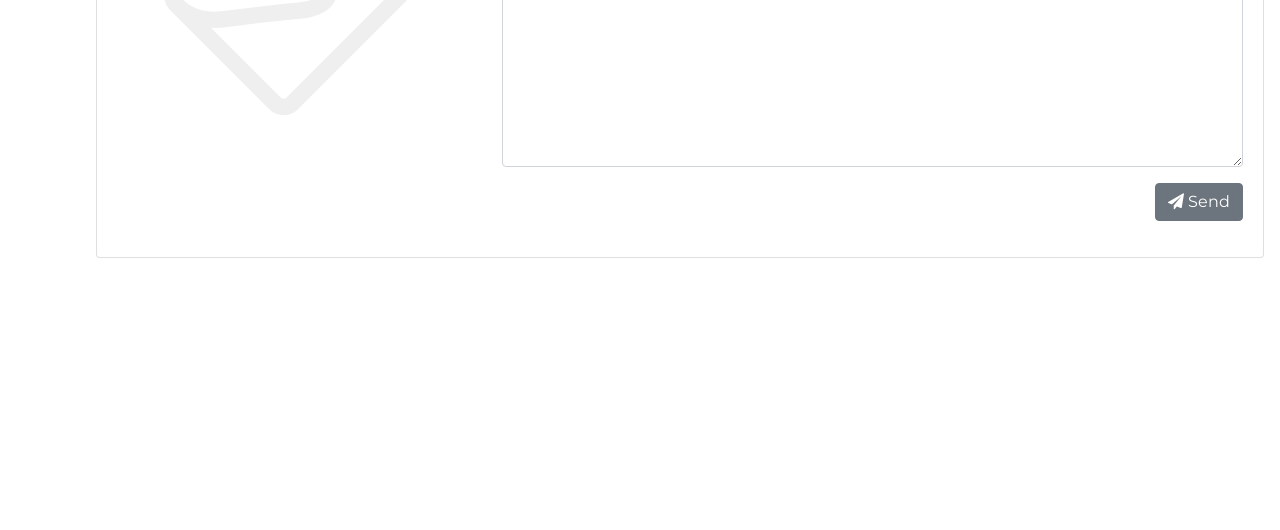
==== commit 465546cc: "updated profile" ====
--- a/index.html
+++ b/index.html
@@ -64,7 +64,7 @@
           <div class="card">
             <div class="card-body">
               <div class="row">
-                <div class="col-4">
+                <div class="col-12 col-lg-4 mb-3">
                   <img class="img-fluid" src="assets/images/terik.jpg" alt="">
                 </div>
 
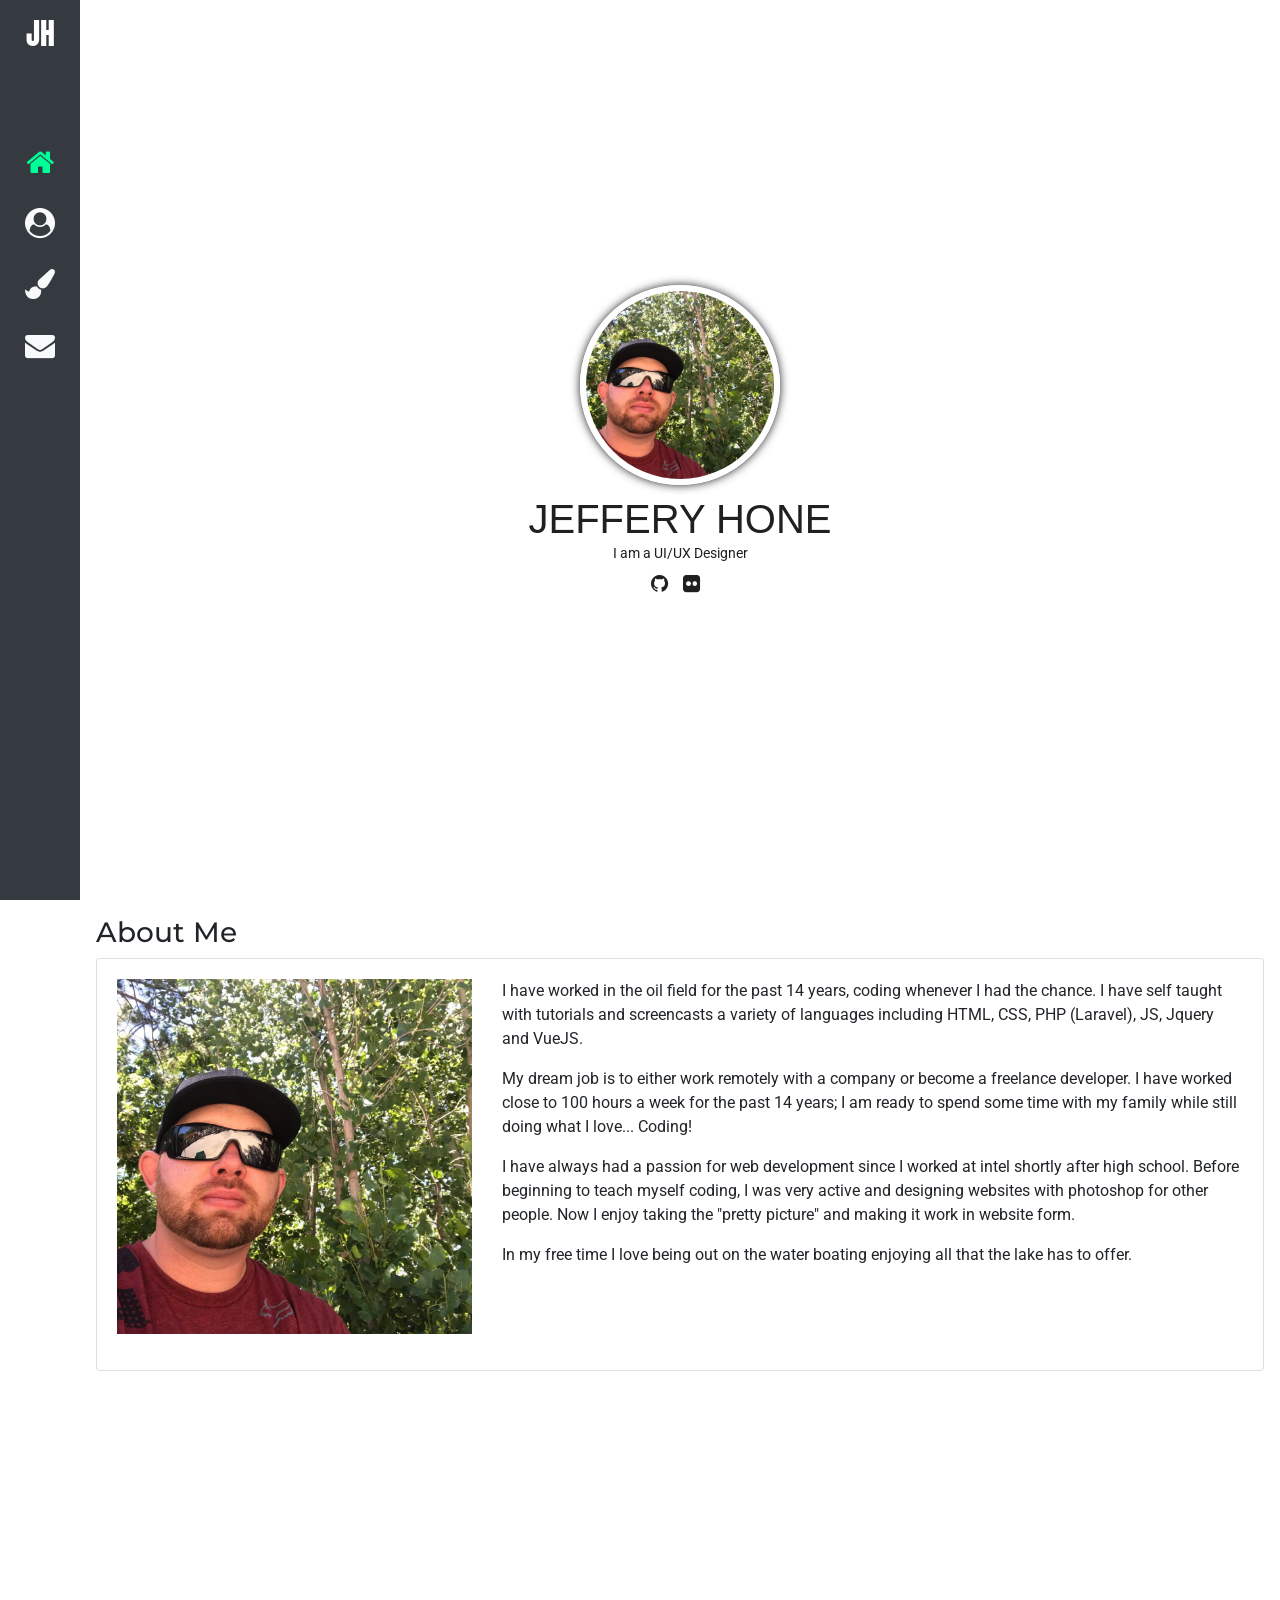
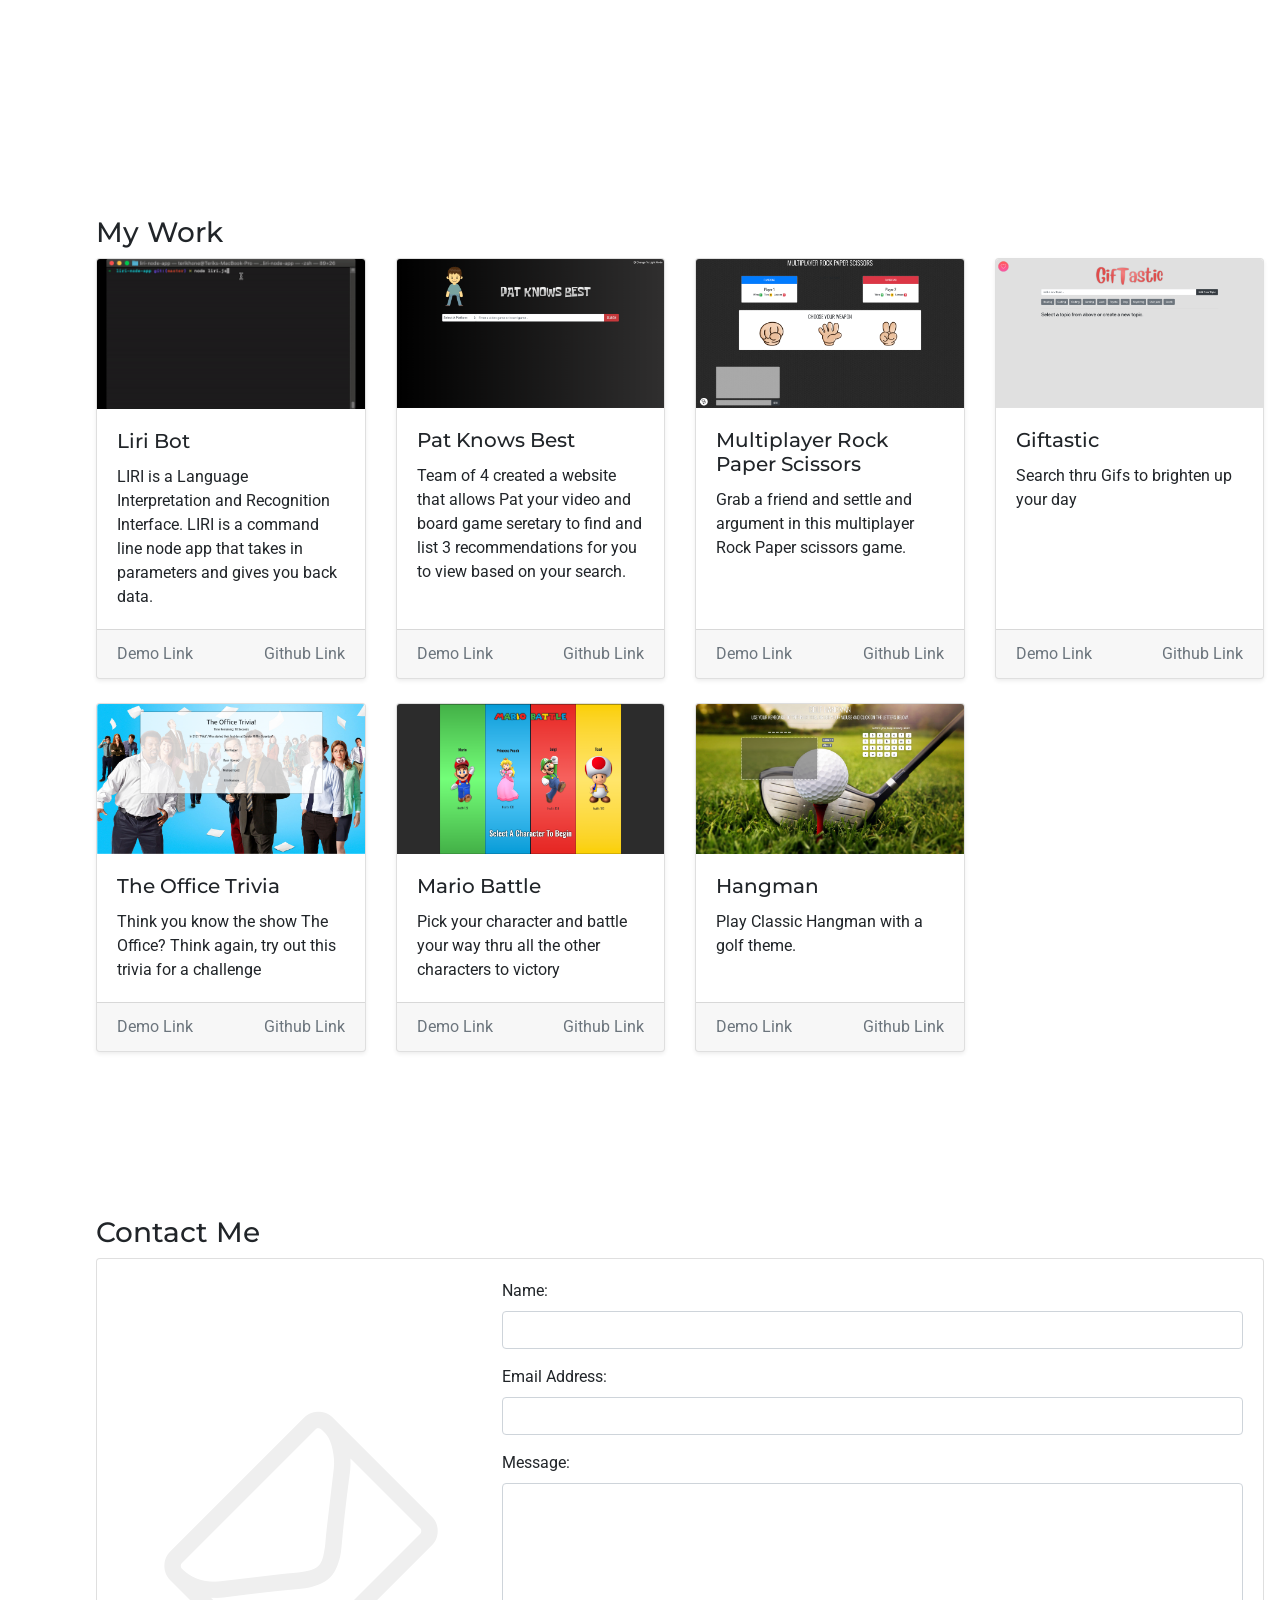
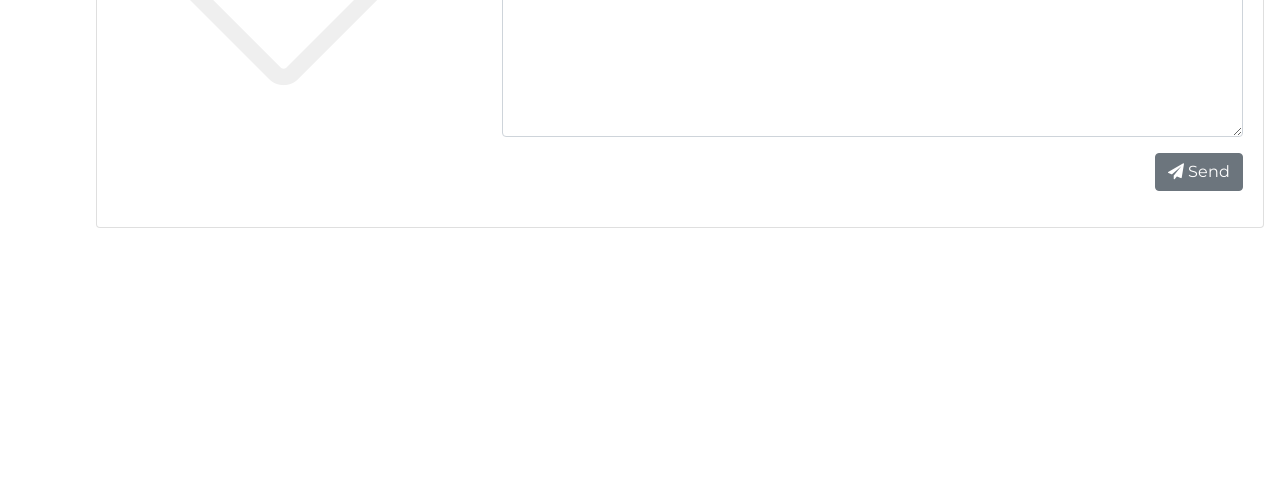
==== commit 6d023428: "changed how the cards are formatted" ====
--- a/index.html
+++ b/index.html
@@ -89,7 +89,7 @@
         <!-- MY WORKS PAGE -->
         <div id="works" class="p-3 page min-vh-100">
           <h3>My Work</h3>
-          <div id="inner-works" class="row row-cols-1 row-cols-md-2 row-cols-lg-3">
+          <div id="inner-works" class="row row-cols-1 row-cols-md-2 row-cols-lg-3 row-cols-xl-4">
           </div>
 
         </div>
